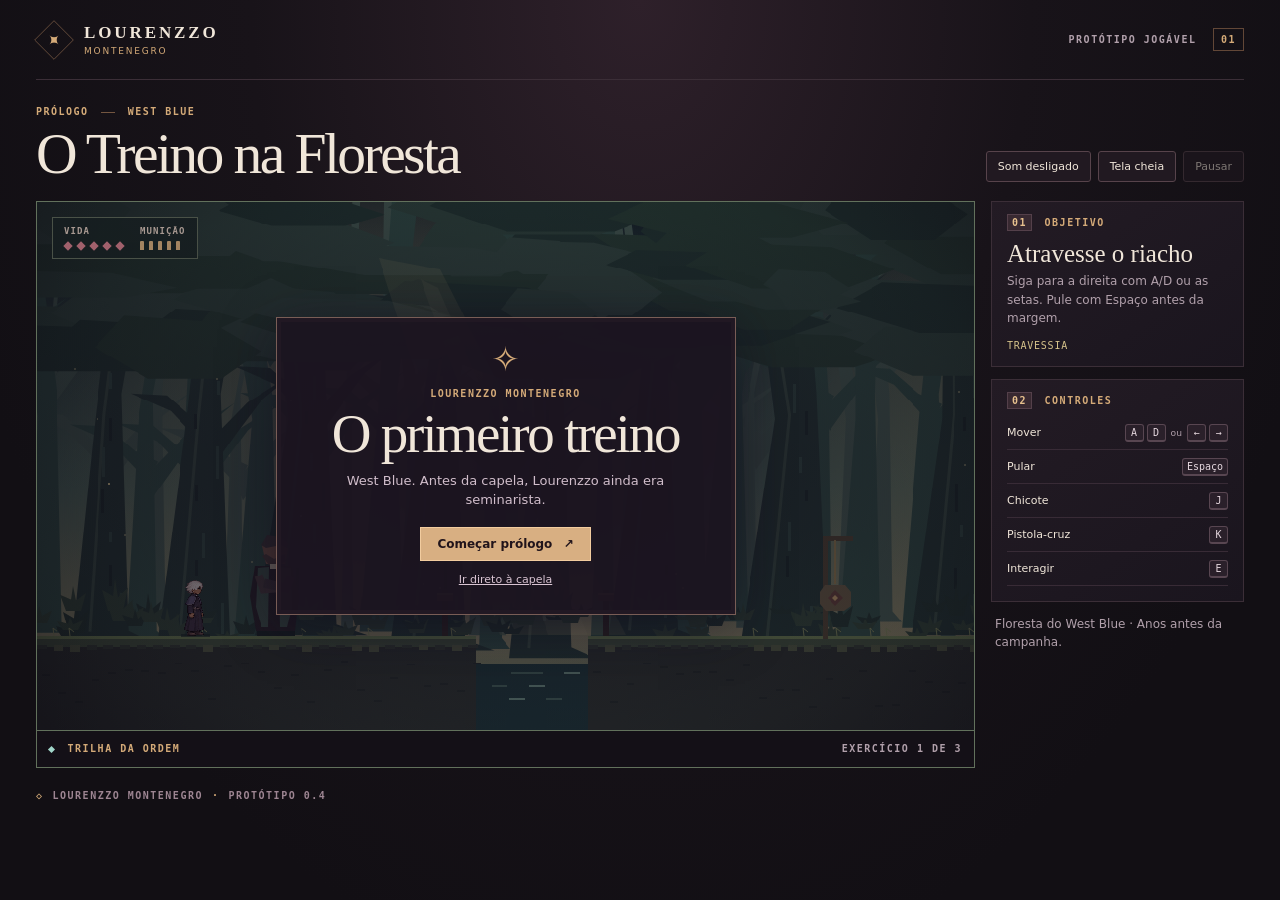
==== jogo.html @ 148a5733 "Transforma a página inicial no livro O Marcado pela Penitência Livro com capa de couro, páginas de p" ====
<!doctype html>
<html lang="pt-BR">
<head>
  <meta charset="utf-8">
  <meta name="viewport" content="width=device-width, initial-scale=1">
  <meta name="theme-color" content="#120f14">
  <meta name="description" content="Conheça o passado de Lourenzzo Montenegro no West Blue e explore a Capela do Sino Mudo.">
  <title>Lourenzzo Montenegro · Prólogo e Capela</title>
  <link rel="stylesheet" href="style.css?v=0.3">
  <script defer src="chicote.js?v=0.4"></script>
  <script defer src="floresta.js?v=0.4"></script>
  <script defer src="game.js?v=0.4"></script>
</head>
<body>
<main class="shell">
  <header class="masthead">
    <div class="brand">
      <span class="sigil" aria-hidden="true">✦</span>
      <div><strong>LOURENZZO</strong><span>MONTENEGRO</span></div>
    </div>
    <span class="edition">PROTÓTIPO JOGÁVEL <b>01</b></span>
  </header>

  <section class="heading">
    <div><p class="eyebrow" id="chapter-tag">PRÓLOGO <span></span> <b id="chapter-place">WEST BLUE</b></p><h1 id="chapter-title">O Treino na Floresta</h1></div>
    <div class="toolbar">
      <button id="sound" type="button" aria-pressed="false" title="Ativar ou silenciar os efeitos sonoros">Som desligado</button>
      <button id="fullscreen" type="button" title="Tela cheia">Tela cheia</button>
      <button id="pause" type="button" title="Pausar a partida" disabled>Pausar</button>
    </div>
  </section>

  <div class="layout">
    <section class="play" id="play" aria-label="Área do jogo">
      <div class="frame">
        <div id="frame-content">
        <canvas id="game" width="960" height="540" aria-label="Metroidvania em pixel art" tabindex="0"></canvas>
        <div class="hud" aria-label="Estado da partida">
          <div class="hud-group"><span>VIDA</span><div id="health" aria-label="5 de 5 de vida"></div></div>
          <div class="hud-group"><span>MUNIÇÃO</span><div id="ammo" aria-label="5 de 5 cartuchos"></div></div>
        </div>
        <div id="prompt" class="prompt" hidden></div>
        <div id="toast" class="toast" role="status" hidden></div>
        <div id="overlay" class="overlay">
          <div class="overlay-card">
            <span class="emblem" aria-hidden="true">✧</span>
            <p id="overlay-kicker" class="eyebrow">LOURENZZO MONTENEGRO</p>
            <h2 id="overlay-title">O primeiro treino</h2>
            <p id="overlay-text">West Blue. Antes da capela, Lourenzzo ainda era seminarista.</p>
            <button id="primary" type="button">Começar prólogo <span>↗</span></button>
            <button id="chapter-skip" class="text-button" type="button">Ir direto à capela</button>
            <button id="reset" class="text-button" type="button" hidden>Recomeçar partida</button>
          </div>
        </div>
        </div>
        <section id="dialogue" class="dialogue" aria-modal="true" role="dialog" aria-labelledby="speaker" aria-describedby="dialogue-line" data-speaker="mentor" hidden>
          <div class="dialogue-portraits" aria-hidden="true">
            <img class="portrait lourenzzo" src="retrato-lourenzzo.png" alt=""><img class="portrait mentor" src="retrato-mentor.png" alt="">
          </div>
          <div class="dialogue-panel">
            <div class="dialogue-meta"><h2 id="speaker">Mestre da Ordem</h2><span id="dialogue-count"></span></div>
            <p id="dialogue-line" aria-live="polite"></p>
            <button id="dialogue-next" type="button" aria-keyshortcuts="E Enter Space">Continuar →</button>
          </div>
        </section>
      </div>
      <div class="frame-footer"><span><i></i> <b id="location">Trilha da Ordem</b></span><span id="checkpoint">Exercício 1 de 3</span></div>
      <div class="touch" id="touch-controls" aria-label="Controles de toque">
        <div><button data-key="ArrowLeft" aria-label="Esquerda">◀</button><button data-key="ArrowRight" aria-label="Direita">▶</button></div>
        <div><button data-key="KeyE">Interagir</button><button data-key="KeyJ">Chicote</button><button data-key="KeyK">Tiro</button><button data-key="ShiftLeft">Dash</button><button data-key="Space">Pular</button></div>
      </div>
    </section>

    <aside class="field">
      <section class="field-panel objective">
        <p class="eyebrow"><span class="index">01</span> OBJETIVO</p>
        <h2 id="objective-title">Atravesse o riacho</h2>
        <p id="objective-text">Siga para a direita e pule com Espaço antes da margem.</p>
        <p class="training-step" id="training-step" hidden></p>
        <div class="map" aria-label="Mapa de regiões">
          <i id="map-marker" aria-hidden="true"></i>
          <span class="map-node active" data-zone="0">Átrio</span><span class="map-node" data-zone="1">Nave</span><span class="map-node" data-zone="2">Cripta</span>
        </div>
      </section>
      <section class="field-panel">
        <p class="eyebrow"><span class="index">02</span> CONTROLES</p>
        <dl class="controls">
          <div><dt>Mover</dt><dd><kbd>A</kbd><kbd>D</kbd><small>ou</small><kbd>←</kbd><kbd>→</kbd></dd></div>
          <div><dt>Pular</dt><dd><kbd>Espaço</kbd></dd></div>
          <div><dt>Chicote</dt><dd><kbd>J</kbd></dd></div>
          <div><dt>Pistola-cruz</dt><dd><kbd>K</kbd></dd></div>
          <div><dt>Interagir</dt><dd><kbd>E</kbd></dd></div>
          <div id="dash-guide" class="locked"><dt>Dash aéreo</dt><dd><kbd>Shift</kbd></dd></div>
        </dl>
      </section>
      <p class="field-note" id="field-note">Floresta do West Blue · Anos antes da campanha.</p>
    </aside>
  </div>
  <footer class="credits"><span>◇</span> LOURENZZO MONTENEGRO <span>·</span> PROTÓTIPO 0.4</footer>
</main>
</body>
</html>
---- style.css ----
:root {
  color-scheme: dark;
  --ink: #120f14; --panel: #1b161e; --line: #3b2e37;
  --text: #f0e6d9; --muted: #b1a0ab; --gold: #d4aa78; --mint: #a2d7cb;
  font-family: system-ui, -apple-system, BlinkMacSystemFont, "Segoe UI", sans-serif;
}
* { box-sizing: border-box; }
[hidden] { display: none !important; }
body { margin: 0; color: var(--text); background: radial-gradient(ellipse at 50% 0,#2e202a 0%,#181319 43%,var(--ink) 78%); min-height: 100vh; }
button { color: inherit; font: inherit; cursor: pointer; touch-action: manipulation; }
button:disabled { cursor: default; opacity: .48; }
button:focus-visible, canvas:focus-visible { outline: 2px solid var(--mint); outline-offset: 3px; }
.shell { width: min(1320px,100% - 72px); margin: auto; }
.masthead, .heading, .toolbar, .brand, .frame-footer, .credits { display: flex; align-items: center; }
.masthead { height: 80px; justify-content: space-between; border-bottom: 1px solid var(--line); }
.brand { gap: 12px; }
.sigil { width: 36px; height: 36px; border: 1px solid #735641; display: grid; place-items: center; color: var(--gold); font-size: 22px; transform: rotate(45deg) scale(.78); }
.brand strong, .brand div > span { display: block; letter-spacing: .2em; }
.brand strong { font: 700 17px Georgia, serif; letter-spacing: .17em; }
.brand div > span { color: var(--gold); font-size: 9px; margin-top: 3px; }
.edition, .eyebrow, .frame-footer, .credits { font: 650 10px ui-monospace, monospace; letter-spacing: .15em; }
.edition { color: var(--muted); }
.edition b { display: inline-block; margin-left: 9px; padding: 5px 7px; border: 1px solid #624737; color: var(--gold); }
.heading { justify-content: space-between; gap: 20px; margin: 26px 0 19px; align-items: end; }
.eyebrow { margin: 0 0 9px; color: var(--gold); }
.eyebrow > span:not(.index) { display: inline-block; vertical-align: middle; width: 14px; border-top: 1px solid #745640; margin: 0 5px; }
h1, h2 { font-family: Georgia, "Times New Roman", serif; font-weight: 400; }
h1 { font-size: clamp(32px,4.5vw,59px); line-height: .98; letter-spacing: -.045em; margin: 0; }
.toolbar { gap: 7px; flex-wrap: wrap; justify-content: flex-end; }
.toolbar button, .touch button { border: 1px solid #57434b; border-radius: 3px; background: #211921; padding: 8px 11px; white-space: nowrap; font-size: 11px; }
.toolbar button:hover:not(:disabled), .touch button:active { background: #3a2932; border-color: var(--gold); }
.layout { display: grid; grid-template-columns: minmax(0,1fr) 253px; gap: 16px; align-items: start; }
.play { min-width: 0; background: #141017; border: 1px solid #6d5051; }
.frame { position: relative; aspect-ratio: 16/9; background: #17121a; }
canvas { display: block; width: 100%; height: 100%; image-rendering: pixelated; }
.hud { pointer-events: none; position: absolute; top: 15px; left: 15px; display: flex; gap: 16px; padding: 8px 11px; background: #130e18de; border: 1px solid #6c4c50; }
.hud-group > span { display: block; color: #ecd9c8; font: 650 9px ui-monospace, monospace; letter-spacing: .12em; margin-bottom: 5px; }
#health, #ammo { display: flex; gap: 5px; height: 9px; align-items: center; }
#health i { width: 8px; height: 8px; background: #e18791; transform: rotate(45deg) scale(.83); }
#ammo i { width: 4px; height: 9px; background: #e6bb81; border-radius: 1px 1px 0 0; }
#health i.empty, #ammo i.empty { background: #66505e; }
.frame-footer { min-height: 37px; padding: 0 12px; border-top: 1px solid #6d5051; color: var(--muted); justify-content: space-between; gap: 8px; text-transform: uppercase; }
.frame-footer b { color: var(--gold); }
.frame-footer i { display: inline-block; width: 5px; height: 5px; margin-right: 6px; background: var(--mint); transform: rotate(45deg); }
.field { display: grid; gap: 12px; }
.field-panel { background: linear-gradient(145deg,#231b24,#1a151e); border: 1px solid var(--line); padding: 15px; }
.index { color: #e7c18e; background: #382931; border: 1px solid #54404a; padding: 2px 4px; margin-right: 5px; }
.field h2 { font-size: 25px; margin: 13px 0 6px; line-height: 1; }
.field p:not(.eyebrow) { font-size: 12px; color: var(--muted); line-height: 1.52; margin: 0; }
.map { --progress: 0%; position: relative; display: flex; justify-content: space-between; margin: 18px 0 2px; padding-top: 14px; color: #978490; font: 10px ui-monospace,monospace; }
.map::before { content: ""; position: absolute; left: 4px; right: 4px; top: 4px; height: 3px; border: 1px solid #6b5058; }
.map i { width: 7px; height: 7px; position: absolute; top: 2px; left: clamp(4px,var(--progress),calc(100% - 9px)); background: var(--mint); transform: rotate(45deg); box-shadow: 0 0 7px #92e0cd99; }
.map-node.active { color: var(--mint); }
.controls { margin: 10px 0 0; }
.controls > div { display: flex; align-items: center; justify-content: space-between; gap: 4px; min-height: 34px; border-bottom: 1px solid #382b36; font-size: 11px; }
.controls > div:last-child { border: 0; }
.controls dd { display: flex; gap: 3px; align-items: center; margin: 0; }
.controls small { padding: 0 2px; color: var(--muted); }
kbd { display: inline-block; min-width: 19px; text-align: center; padding: 2px 4px; border: 1px solid #584651; border-bottom-width: 2px; border-radius: 3px; background: #2a202a; color: #e6d8df; font: 10px ui-monospace, monospace; }
.locked { opacity: .55; }
.field-note { padding: 1px 4px; }
.credits { color: #9d8592; gap: 9px; padding: 22px 0; }
.credits span { color: var(--gold); }
.overlay { position: absolute; inset: 0; display: grid; place-items: center; background: radial-gradient(ellipse at center,#130e19e0,#140c1a50 78%); text-align: center; padding: 10px; }
.overlay-card { padding: 24px 30px; max-width: 460px; background: #1b1420ed; border: 1px solid #795d56; box-shadow: 0 12px 52px #0c081a77, inset 0 0 0 4px #211823; }
.emblem { display: block; color: var(--gold); font-size: 34px; line-height: 1; margin-bottom: 12px; }
.overlay h2 { font-size: clamp(30px,4.5vw,55px); letter-spacing: -.04em; line-height: .95; margin: 0; }
.overlay-card > p:not(.eyebrow) { color: #d1becb; font-size: 13px; line-height: 1.45; margin: 12px 0 17px; }
#primary { background: #d8af82; color: #21141b; border: 1px solid #f2cc9f; padding: 9px 16px; font-size: 12px; font-weight: 750; }
#primary:hover { background: #f0cd9f; }
#primary span { padding-left: 7px; }
.text-button { display: block; margin: 8px auto 0; background: transparent; color: #d9c4d2; border: 0; font-size: 11px; text-decoration: underline; padding: 4px; }
.prompt, .toast { pointer-events: none; position: absolute; left: 50%; transform: translateX(-50%); text-align: center; padding: 7px 11px; width: max-content; max-width: calc(100% - 20px); background: #1b1320f0; border: 1px solid #806557; color: #f5dbb6; font-size: 12px; }
.prompt { bottom: 12px; }
.toast { top: 13px; color: #cfede2; border-color: #548479; }
.touch { display: none; justify-content: space-between; gap: 5px; padding: 7px; }
.touch > div { display: flex; gap: 4px; }
.touch button { padding: 8px 6px; touch-action: none; }
.play:fullscreen { display: grid; align-content: center; border: 0; background: #100c15; }
.play:fullscreen .frame, .play:fullscreen .frame-footer, .play:fullscreen .touch { width: min(100vw,calc((100dvh - 86px) * 16 / 9)); margin: 0 auto; }
@media(max-width: 920px) {
  .shell { width: min(100% - 30px,900px); }
  .layout { grid-template-columns: 1fr; }
  .field { grid-template-columns: 1fr 1fr; }
  .heading { align-items: start; }
}
@media(max-width: 580px) {
  .shell { width: calc(100% - 20px); }
  .masthead { height: 51px; }
  .heading { display: block; margin-top: 15px; }
  .toolbar { justify-content: flex-start; margin-top: 11px; }
  .field { grid-template-columns: 1fr; }
  .overlay-card { padding: 10px 15px; }
  .overlay .emblem { display: none; }
  .overlay-card > p:not(.eyebrow) { font-size: 11px; margin: 8px 0; }
  .hud { top: 5px; left: 5px; padding: 5px; gap: 8px; }
  .toast { top: auto; bottom: 42px; }
}
@media(pointer: coarse) { .touch { display: flex; } }
#frame-content { display: contents; }
#chapter-place { font-weight: inherit; }
.forest { border-color: #62715c; }
.forest .frame-footer { border-color: #62715c; }
.forest .hud { background: #172623eb; border-color: #62715c; }
.forest [data-key="ShiftLeft"] { display: none; }
.field p.training-step { margin-top: 13px; color: #d6c38b; font: 10px ui-monospace,monospace; text-transform: uppercase; letter-spacing: .075em; }
.dialogue { position: absolute; z-index: 2; inset: 0; display: flex; align-items: flex-end; padding: clamp(8px,2vw,22px); background: linear-gradient(#19252520 8%,#151a19c9 94%); }
.dialogue-portraits { position: absolute; inset: 9% 4% 19%; display: flex; align-items: flex-end; justify-content: space-between; pointer-events: none; }
.portrait { display: block; width: 44%; height: 100%; object-fit: contain; object-position: center bottom; image-rendering: pixelated; opacity: .45; filter: brightness(.61); }
.portrait.lourenzzo { height: 84%; }
.dialogue[data-speaker="mentor"] .mentor, .dialogue[data-speaker="lourenzzo"] .lourenzzo { opacity: 1; filter: drop-shadow(0 4px 14px #0a1012aa); }
.dialogue-panel { position: relative; z-index: 1; width: 100%; display: grid; min-height: 152px; padding: clamp(10px,1.55vw,20px); gap: 8px; border: 1px solid #a48e65; background: linear-gradient(125deg,#1b2523,#222525); box-shadow: inset 0 0 0 4px #343b306b,0 10px 30px #101612aa; }
.dialogue-meta { display: flex; align-items: center; justify-content: space-between; gap: 8px; }
.dialogue-meta h2 { margin: 0; color: #edd0a1; font: 700 11px ui-monospace,monospace; text-transform: uppercase; letter-spacing: .13em; }
.dialogue-meta span { color: #c8c5a7; font: 10px ui-monospace,monospace; }
#dialogue-line { margin: 0; min-height: 2.6em; color: #f3ecdc; font: clamp(17px,2.05vw,25px)/1.33 Georgia,"Times New Roman",serif; }
#dialogue-next { justify-self: end; align-self: end; border: 1px solid #a48e65; background: #34382e; color: #f5e3bc; padding: 6px 10px; font: 650 11px system-ui,sans-serif; }
#dialogue-next:hover { background: #484638; }
@media(max-width:580px) {
  .dialogue { padding: 5px; }
  .dialogue-portraits { inset: 2% 5% 42%; }
  .dialogue-panel { min-height: 0; padding: 8px; gap: 4px; }
  #dialogue-line { font-size: 15px; line-height: 1.24; min-height: 3.35em; }
  #dialogue-next { padding: 4px 7px; }
}
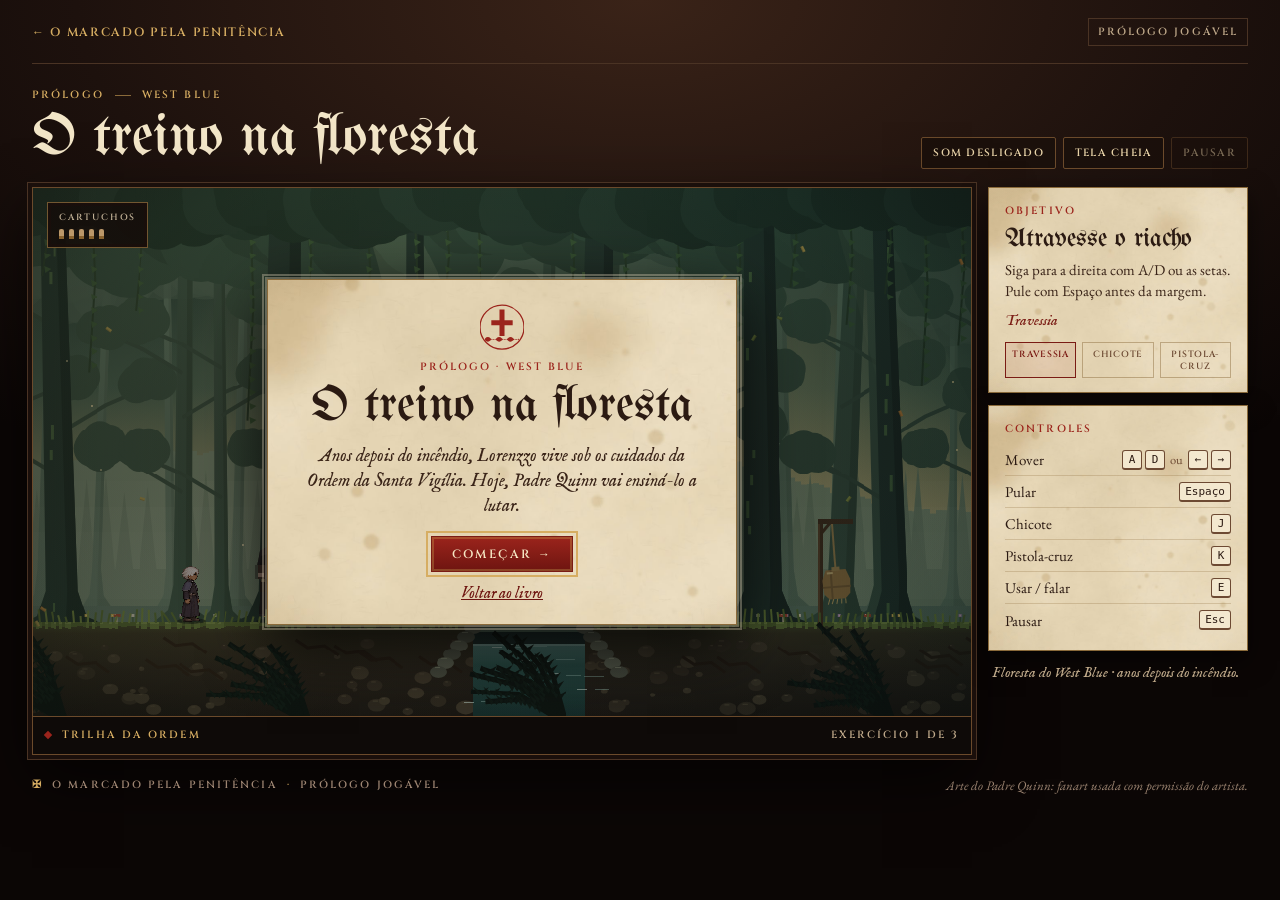
==== commit ee7bbea6: "Refaz o prólogo jogável e usa a arte do Padre Quinn O jogo passa a ter só o treino na floresta, com " ====
--- a/jogo.html
+++ b/jogo.html
@@ -3,30 +3,30 @@
 <head>
   <meta charset="utf-8">
   <meta name="viewport" content="width=device-width, initial-scale=1">
-  <meta name="theme-color" content="#120f14">
-  <meta name="description" content="Conheça o passado de Lourenzzo Montenegro no West Blue e explore a Capela do Sino Mudo.">
-  <title>Lourenzzo Montenegro · Prólogo e Capela</title>
-  <link rel="stylesheet" href="style.css?v=0.3">
-  <script defer src="chicote.js?v=0.4"></script>
-  <script defer src="floresta.js?v=0.4"></script>
-  <script defer src="game.js?v=0.4"></script>
+  <meta name="theme-color" content="#120b0a">
+  <meta name="description" content="Prólogo jogável de O Marcado pela Penitência: o treino de Lorenzzo com Padre Quinn na floresta do West Blue.">
+  <title>O treino na floresta · O Marcado pela Penitência</title>
+  <link rel="stylesheet" href="jogo.css?v=1">
+  <script defer src="chicote.js?v=1"></script>
+  <script defer src="floresta.js?v=1"></script>
+  <script defer src="game.js?v=1"></script>
 </head>
 <body>
 <main class="shell">
   <header class="masthead">
-    <div class="brand">
-      <span class="sigil" aria-hidden="true">✦</span>
-      <div><strong>LOURENZZO</strong><span>MONTENEGRO</span></div>
-    </div>
-    <span class="edition">PROTÓTIPO JOGÁVEL <b>01</b></span>
+    <a class="voltar" href="index.html">← O Marcado pela Penitência</a>
+    <span class="edition">Prólogo jogável</span>
   </header>
 
   <section class="heading">
-    <div><p class="eyebrow" id="chapter-tag">PRÓLOGO <span></span> <b id="chapter-place">WEST BLUE</b></p><h1 id="chapter-title">O Treino na Floresta</h1></div>
+    <div>
+      <p class="eyebrow">Prólogo <span></span> West Blue</p>
+      <h1>O treino na floresta</h1>
+    </div>
     <div class="toolbar">
-      <button id="sound" type="button" aria-pressed="false" title="Ativar ou silenciar os efeitos sonoros">Som desligado</button>
+      <button id="sound" type="button" aria-pressed="false" title="Ativar ou silenciar os sons">Som desligado</button>
       <button id="fullscreen" type="button" title="Tela cheia">Tela cheia</button>
-      <button id="pause" type="button" title="Pausar a partida" disabled>Pausar</button>
+      <button id="pause" type="button" title="Pausar" disabled>Pausar</button>
     </div>
   </section>
 
@@ -34,31 +34,30 @@
     <section class="play" id="play" aria-label="Área do jogo">
       <div class="frame">
         <div id="frame-content">
-        <canvas id="game" width="960" height="540" aria-label="Metroidvania em pixel art" tabindex="0"></canvas>
-        <div class="hud" aria-label="Estado da partida">
-          <div class="hud-group"><span>VIDA</span><div id="health" aria-label="5 de 5 de vida"></div></div>
-          <div class="hud-group"><span>MUNIÇÃO</span><div id="ammo" aria-label="5 de 5 cartuchos"></div></div>
-        </div>
-        <div id="prompt" class="prompt" hidden></div>
-        <div id="toast" class="toast" role="status" hidden></div>
-        <div id="overlay" class="overlay">
-          <div class="overlay-card">
-            <span class="emblem" aria-hidden="true">✧</span>
-            <p id="overlay-kicker" class="eyebrow">LOURENZZO MONTENEGRO</p>
-            <h2 id="overlay-title">O primeiro treino</h2>
-            <p id="overlay-text">West Blue. Antes da capela, Lourenzzo ainda era seminarista.</p>
-            <button id="primary" type="button">Começar prólogo <span>↗</span></button>
-            <button id="chapter-skip" class="text-button" type="button">Ir direto à capela</button>
-            <button id="reset" class="text-button" type="button" hidden>Recomeçar partida</button>
+          <canvas id="game" width="960" height="540" aria-label="Prólogo jogável em pixel art" tabindex="0"></canvas>
+          <div class="hud" aria-label="Munição">
+            <span>Cartuchos</span><div id="ammo" aria-label="5 de 5 cartuchos"></div>
           </div>
-        </div>
+          <div id="prompt" class="prompt" hidden></div>
+          <div id="toast" class="toast" role="status" hidden></div>
+          <div id="overlay" class="overlay">
+            <div class="overlay-card">
+              <svg class="emblem" viewBox="-70 -80 140 160" aria-hidden="true"><g fill="currentColor"><path d="M-8 -56 H8 V-22 H34 V-6 H8 V28 H-8 V-6 H-34 V-22 H-8 Z"/><path d="M-54 36 q9-9 18 0 t18 0 t18 0 t18 0 t18 0 t18 0 v6 q-9-9-18 0 t-18 0 t-18 0 t-18 0 t-18 0 t-18 0 Z"/></g><circle r="70" fill="none" stroke="currentColor" stroke-width="4"/></svg>
+              <p id="overlay-kicker" class="eyebrow">Prólogo · West Blue</p>
+              <h2 id="overlay-title">O treino na floresta</h2>
+              <p id="overlay-text"></p>
+              <button id="primary" type="button">Começar <span>→</span></button>
+              <button id="reset" class="text-button" type="button" hidden>Recomeçar o treino</button>
+              <a id="back-link" class="text-button" href="index.html">Voltar ao livro</a>
+            </div>
+          </div>
         </div>
         <section id="dialogue" class="dialogue" aria-modal="true" role="dialog" aria-labelledby="speaker" aria-describedby="dialogue-line" data-speaker="mentor" hidden>
           <div class="dialogue-portraits" aria-hidden="true">
-            <img class="portrait lourenzzo" src="retrato-lourenzzo.png" alt=""><img class="portrait mentor" src="retrato-mentor.png" alt="">
+            <img class="portrait lorenzzo" src="retrato-lourenzzo.png" alt=""><img class="portrait mentor" src="arte/padre-quinn.png" alt="">
           </div>
           <div class="dialogue-panel">
-            <div class="dialogue-meta"><h2 id="speaker">Mestre da Ordem</h2><span id="dialogue-count"></span></div>
+            <div class="dialogue-meta"><h2 id="speaker">Padre Quinn</h2><span id="dialogue-count"></span></div>
             <p id="dialogue-line" aria-live="polite"></p>
             <button id="dialogue-next" type="button" aria-keyshortcuts="E Enter Space">Continuar →</button>
           </div>
@@ -67,36 +66,38 @@
       <div class="frame-footer"><span><i></i> <b id="location">Trilha da Ordem</b></span><span id="checkpoint">Exercício 1 de 3</span></div>
       <div class="touch" id="touch-controls" aria-label="Controles de toque">
         <div><button data-key="ArrowLeft" aria-label="Esquerda">◀</button><button data-key="ArrowRight" aria-label="Direita">▶</button></div>
-        <div><button data-key="KeyE">Interagir</button><button data-key="KeyJ">Chicote</button><button data-key="KeyK">Tiro</button><button data-key="ShiftLeft">Dash</button><button data-key="Space">Pular</button></div>
+        <div><button data-key="KeyE">Usar</button><button data-key="KeyJ">Chicote</button><button data-key="KeyK">Tiro</button><button data-key="Space">Pular</button></div>
       </div>
     </section>
 
     <aside class="field">
       <section class="field-panel objective">
-        <p class="eyebrow"><span class="index">01</span> OBJETIVO</p>
+        <p class="eyebrow">Objetivo</p>
         <h2 id="objective-title">Atravesse o riacho</h2>
         <p id="objective-text">Siga para a direita e pule com Espaço antes da margem.</p>
-        <p class="training-step" id="training-step" hidden></p>
-        <div class="map" aria-label="Mapa de regiões">
-          <i id="map-marker" aria-hidden="true"></i>
-          <span class="map-node active" data-zone="0">Átrio</span><span class="map-node" data-zone="1">Nave</span><span class="map-node" data-zone="2">Cripta</span>
-        </div>
+        <p class="training-step" id="training-step"></p>
+        <ol class="steps" aria-label="Exercícios">
+          <li>Travessia</li><li>Chicote</li><li>Pistola-cruz</li>
+        </ol>
       </section>
       <section class="field-panel">
-        <p class="eyebrow"><span class="index">02</span> CONTROLES</p>
+        <p class="eyebrow">Controles</p>
         <dl class="controls">
           <div><dt>Mover</dt><dd><kbd>A</kbd><kbd>D</kbd><small>ou</small><kbd>←</kbd><kbd>→</kbd></dd></div>
           <div><dt>Pular</dt><dd><kbd>Espaço</kbd></dd></div>
           <div><dt>Chicote</dt><dd><kbd>J</kbd></dd></div>
           <div><dt>Pistola-cruz</dt><dd><kbd>K</kbd></dd></div>
-          <div><dt>Interagir</dt><dd><kbd>E</kbd></dd></div>
-          <div id="dash-guide" class="locked"><dt>Dash aéreo</dt><dd><kbd>Shift</kbd></dd></div>
+          <div><dt>Usar / falar</dt><dd><kbd>E</kbd></dd></div>
+          <div><dt>Pausar</dt><dd><kbd>Esc</kbd></dd></div>
         </dl>
       </section>
-      <p class="field-note" id="field-note">Floresta do West Blue · Anos antes da campanha.</p>
+      <p class="field-note">Floresta do West Blue · anos depois do incêndio.</p>
     </aside>
   </div>
-  <footer class="credits"><span>◇</span> LOURENZZO MONTENEGRO <span>·</span> PROTÓTIPO 0.4</footer>
+  <footer class="credits">
+    <span>✠</span> O Marcado pela Penitência <span>·</span> Prólogo jogável
+    <span class="credito-arte">Arte do Padre Quinn: fanart usada com permissão do artista.</span>
+  </footer>
 </main>
 </body>
 </html>
--- a/jogo.css
+++ b/jogo.css
@@ -0,0 +1,153 @@
+@font-face { font-family: "EB Garamond"; font-style: normal; font-weight: 400; font-display: swap; src: url("livro/fontes/eb-garamond-latin-400-normal.woff2") format("woff2"); }
+@font-face { font-family: "EB Garamond"; font-style: italic; font-weight: 400; font-display: swap; src: url("livro/fontes/eb-garamond-latin-400-italic.woff2") format("woff2"); }
+@font-face { font-family: "Cinzel"; font-style: normal; font-weight: 600; font-display: swap; src: url("livro/fontes/cinzel-latin-600-normal.woff2") format("woff2"); }
+@font-face { font-family: "UnifrakturMaguntia"; font-style: normal; font-weight: 400; font-display: swap; src: url("livro/fontes/unifrakturmaguntia-latin-400-normal.woff2") format("woff2"); }
+@font-face { font-family: "IM Fell English"; font-style: italic; font-weight: 400; font-display: swap; src: url("livro/fontes/im-fell-english-latin-400-italic.woff2") format("woff2"); }
+
+:root {
+  color-scheme: dark;
+  --ink: #120b0a; --line: #4a3324; --text: #efe2c8; --muted: #bfa98a; --gold: #d6ad62; --red: #9b241c;
+  --parch: #e9dcbf;
+  font-family: "EB Garamond", Georgia, serif;
+}
+* { box-sizing: border-box; }
+[hidden] { display: none !important; }
+body {
+  margin: 0; color: var(--text); min-height: 100vh;
+  background: radial-gradient(ellipse 80% 60% at 50% 0, #3a2318 0%, #1d110d 55%, #0b0605 100%) fixed, #0b0605;
+}
+button, a { color: inherit; font: inherit; }
+button { cursor: pointer; touch-action: manipulation; }
+button:disabled { cursor: default; opacity: .45; }
+button:focus-visible, canvas:focus-visible, a:focus-visible { outline: 2px solid var(--gold); outline-offset: 3px; }
+.shell { width: min(1320px, 100% - 64px); margin: auto; }
+.masthead { height: 64px; display: flex; align-items: center; justify-content: space-between; border-bottom: 1px solid var(--line); }
+.voltar { font: 600 12px "Cinzel", serif; letter-spacing: .14em; text-transform: uppercase; color: var(--gold); text-decoration: none; }
+.voltar:hover { color: #fff1cf; }
+.edition, .eyebrow, .frame-footer, .credits, .hud span { font: 600 10.5px "Cinzel", serif; letter-spacing: .2em; text-transform: uppercase; }
+.edition { color: var(--muted); border: 1px solid var(--line); padding: 6px 9px; }
+.heading { display: flex; justify-content: space-between; align-items: end; gap: 20px; margin: 24px 0 18px; }
+.eyebrow { margin: 0 0 8px; color: var(--gold); }
+.eyebrow > span { display: inline-block; vertical-align: middle; width: 16px; border-top: 1px solid #8a6a3a; margin: 0 6px; }
+h1 { margin: 0; font: 400 clamp(34px, 4.6vw, 62px)/1 "UnifrakturMaguntia", serif; color: #f3e6c8; }
+.toolbar { display: flex; gap: 7px; flex-wrap: wrap; justify-content: flex-end; }
+.toolbar button, .touch button {
+  border: 1px solid #6b4a2b; border-radius: 2px; background: #1a0f0bcc; padding: 8px 11px; white-space: nowrap;
+  font: 600 10.5px "Cinzel", serif; letter-spacing: .12em; text-transform: uppercase; color: #e8d3a8;
+}
+.toolbar button:hover:not(:disabled), .touch button:active { border-color: var(--gold); color: #fff1cf; }
+.layout { display: grid; grid-template-columns: minmax(0, 1fr) 260px; gap: 16px; align-items: start; }
+.play { min-width: 0; background: #0e0a08; border: 1px solid #6b4a2b; box-shadow: 0 0 0 4px #1a0f0b, 0 0 0 5px #4a3324, 0 24px 60px #000a; }
+.frame { position: relative; aspect-ratio: 16/9; background: #0e0a08; }
+canvas { display: block; width: 100%; height: 100%; image-rendering: pixelated; }
+.hud {
+  pointer-events: none; position: absolute; top: 14px; left: 14px; padding: 8px 11px;
+  background: #140c09d9; border: 1px solid #8a6a3a; box-shadow: inset 0 0 0 3px #1a0f0b;
+}
+.hud span { display: block; color: #ecd9b8; font-size: 9px; margin-bottom: 6px; }
+#ammo { display: flex; gap: 5px; height: 10px; align-items: center; }
+#ammo i { width: 5px; height: 10px; background: #e6bb81; border-radius: 2px 2px 0 0; box-shadow: inset 0 -3px 0 #a87a3a; }
+#ammo i.empty { background: #4a3a30; box-shadow: none; }
+.frame-footer { min-height: 38px; padding: 0 12px; display: flex; align-items: center; justify-content: space-between; gap: 8px; border-top: 1px solid #6b4a2b; color: var(--muted); }
+.frame-footer b { color: var(--gold); font-weight: inherit; }
+.frame-footer i { display: inline-block; width: 6px; height: 6px; margin-right: 6px; background: var(--red); transform: rotate(45deg); }
+.field { display: grid; gap: 12px; }
+.field-panel {
+  color: #2b1a12; padding: 16px 16px 14px;
+  background: radial-gradient(ellipse 120% 90% at 50% 50%, #0000 60%, #6d4a2233 100%), url("livro/pergaminho.jpg") center / cover, var(--parch);
+  border: 1px solid #8a6a3a; box-shadow: 0 10px 24px #0008;
+}
+.field-panel .eyebrow { color: var(--red); }
+.field h2 { margin: 4px 0 6px; font: 400 26px/1.05 "UnifrakturMaguntia", serif; }
+.field p:not(.eyebrow) { margin: 0; font-size: 15px; line-height: 1.4; color: #3a2418; }
+.field p.training-step { margin-top: 10px; font: italic 15px "IM Fell English", serif; color: #7a1b14; }
+.steps { list-style: none; margin: 12px 0 0; padding: 0; display: flex; gap: 6px; }
+.steps li { flex: 1; text-align: center; padding: 5px 2px; border: 1px solid #8a6a3a77; font: 600 9px "Cinzel", serif; letter-spacing: .08em; text-transform: uppercase; color: #6d4a33; }
+.steps li.now { border-color: #7a1b14; color: #7a1b14; background: #9b241c14; }
+.steps li.done { color: #f6e7c4; background: #6e1510; border-color: #6e1510; }
+.controls { margin: 8px 0 0; }
+.controls > div { display: flex; align-items: center; justify-content: space-between; gap: 4px; min-height: 32px; border-bottom: 1px solid #8a6a3a44; font-size: 15px; }
+.controls > div:last-child { border: 0; }
+.controls dd { display: flex; gap: 3px; align-items: center; margin: 0; }
+.controls small { padding: 0 2px; color: #6d4a33; }
+kbd { display: inline-block; min-width: 20px; text-align: center; padding: 2px 5px; border: 1px solid #6d4a33; border-bottom-width: 2px; border-radius: 3px; background: #f3e8cf; color: #2b1a12; font: 11px ui-monospace, monospace; }
+.field p.field-note { margin: 0; padding: 0 4px; font: italic 15px "IM Fell English", serif; color: var(--muted) !important; }
+.credits { display: flex; flex-wrap: wrap; align-items: center; gap: 9px; padding: 22px 0; color: #9d8572; }
+.credits > span { color: var(--gold); }
+.credito-arte { margin-left: auto; font: italic 13px "EB Garamond", serif !important; letter-spacing: 0; text-transform: none; color: #9d8572 !important; }
+
+.overlay { position: absolute; inset: 0; display: grid; place-items: center; padding: 10px; background: radial-gradient(ellipse at center, #120b0ab3, #120b0a33 80%); text-align: center; }
+.overlay-card {
+  max-width: 470px; padding: 22px 30px 18px; color: #2b1a12;
+  background: radial-gradient(ellipse 120% 90% at 50% 50%, #0000 60%, #6d4a2244 100%), url("livro/pergaminho.jpg") center / cover, var(--parch);
+  border: 1px solid #8a6a3a; outline: 5px double #e9dcbf55; box-shadow: 0 20px 60px #000c;
+}
+.overlay .emblem { width: 44px; color: var(--red); display: block; margin: 0 auto 8px; }
+.overlay .eyebrow { color: var(--red); }
+.overlay h2 { margin: 2px 0 0; font: 400 clamp(30px, 4.4vw, 50px)/1 "UnifrakturMaguntia", serif; }
+#overlay-text { margin: 12px 0 16px; font: italic 18px/1.4 "IM Fell English", serif; color: #3a2418; }
+#primary {
+  border: 1px solid #7a1b14; color: #f6e7c4; padding: 9px 20px;
+  background: linear-gradient(#9b241c, #6e1510); font: 600 12px "Cinzel", serif; letter-spacing: .2em; text-transform: uppercase;
+  box-shadow: inset 0 0 0 2px #c9a14f55;
+}
+#primary:hover { background: linear-gradient(#b02a20, #7e1812); }
+.text-button { display: block; margin: 10px auto 0; background: none; border: 0; font: italic 16px "IM Fell English", serif; color: #6e1510; text-decoration: underline; padding: 2px; }
+.prompt, .toast {
+  pointer-events: none; position: absolute; left: 50%; transform: translateX(-50%); text-align: center; padding: 7px 12px;
+  width: max-content; max-width: calc(100% - 20px); background: #140c09ee; border: 1px solid #8a6a3a; color: #f5dbb6; font-size: 15px;
+}
+.prompt { bottom: 12px; }
+.toast { top: 14px; color: #f6e7c4; }
+
+.dialogue { position: absolute; z-index: 2; inset: 0; display: flex; align-items: flex-end; padding: clamp(8px, 2vw, 22px); background: linear-gradient(#0b0f0e10 10%, #0b0f0ed0 92%); }
+.dialogue-portraits { position: absolute; inset: 4% 3% 22%; display: flex; align-items: flex-end; justify-content: space-between; pointer-events: none; }
+.portrait { display: block; height: 100%; object-fit: contain; object-position: center bottom; opacity: .4; filter: brightness(.5) saturate(.6); transition: opacity .25s, filter .25s, transform .25s; }
+.portrait.lorenzzo { width: 34%; height: 86%; image-rendering: pixelated; transform: translateX(-4%); }
+.portrait.mentor { width: 52%; height: 112%; transform: translate(6%, 6%); }
+.dialogue[data-speaker="mentor"] .mentor, .dialogue[data-speaker="lorenzzo"] .lorenzzo { opacity: 1; filter: drop-shadow(0 6px 18px #000a); }
+.dialogue[data-speaker="mentor"] .mentor { transform: translate(4%, 6%); }
+.dialogue-panel {
+  position: relative; z-index: 1; width: 100%; display: grid; min-height: 150px; gap: 8px; padding: clamp(10px, 1.6vw, 20px) clamp(12px, 2vw, 24px);
+  color: #2b1a12; background: radial-gradient(ellipse 120% 90% at 50% 50%, #0000 60%, #6d4a2244 100%), url("livro/pergaminho.jpg") center / cover, var(--parch);
+  border: 1px solid #8a6a3a; box-shadow: inset 0 0 0 4px #e9dcbf, inset 0 0 0 5px #8a6a3a77, 0 10px 30px #000b;
+}
+.dialogue-meta { display: flex; align-items: center; justify-content: space-between; gap: 8px; }
+.dialogue-meta h2 { margin: 0; font: 400 clamp(20px, 2.3vw, 28px) "UnifrakturMaguntia", serif; color: #7a1b14; }
+.dialogue-meta span { font: 600 10px "Cinzel", serif; letter-spacing: .14em; color: #6d4a33; }
+#dialogue-line { margin: 0; min-height: 2.7em; font: clamp(17px, 2.05vw, 25px)/1.32 "EB Garamond", Georgia, serif; color: #2b1a12; }
+#dialogue-next {
+  justify-self: end; align-self: end; border: 1px solid #7a1b14; color: #f6e7c4; padding: 6px 12px;
+  background: linear-gradient(#9b241c, #6e1510); font: 600 10.5px "Cinzel", serif; letter-spacing: .14em; text-transform: uppercase;
+}
+.touch { display: none; justify-content: space-between; gap: 5px; padding: 7px; }
+.touch > div { display: flex; gap: 4px; }
+.touch button { padding: 9px 7px; touch-action: none; }
+.play:fullscreen { display: grid; align-content: center; border: 0; background: #0b0605; box-shadow: none; }
+.play:fullscreen .frame, .play:fullscreen .frame-footer, .play:fullscreen .touch { width: min(100vw, calc((100dvh - 86px) * 16 / 9)); margin: 0 auto; }
+
+@media (max-width: 920px) {
+  .shell { width: min(100% - 28px, 900px); }
+  .layout { grid-template-columns: 1fr; }
+  .field { grid-template-columns: 1fr 1fr; }
+}
+@media (max-width: 580px) {
+  .shell { width: calc(100% - 18px); }
+  .masthead { height: 52px; }
+  .edition { display: none; }
+  .heading { display: block; margin-top: 14px; }
+  .toolbar { justify-content: flex-start; margin-top: 10px; }
+  .field { grid-template-columns: 1fr; }
+  .overlay-card { padding: 10px 14px; }
+  .overlay .emblem { display: none; }
+  #overlay-text { font-size: 14px; margin: 6px 0 10px; }
+  .hud { top: 5px; left: 5px; padding: 5px 7px; }
+  .toast { top: auto; bottom: 42px; font-size: 13px; }
+  .dialogue { padding: 5px; }
+  .dialogue-portraits { inset: 0 2% 46%; }
+  .dialogue-panel { min-height: 0; padding: 8px 10px; gap: 4px; }
+  #dialogue-line { font-size: 15px; line-height: 1.25; min-height: 3.4em; }
+  .credito-arte { margin-left: 0; }
+}
+@media (pointer: coarse) { .touch { display: flex; } }
+#frame-content { display: contents; }
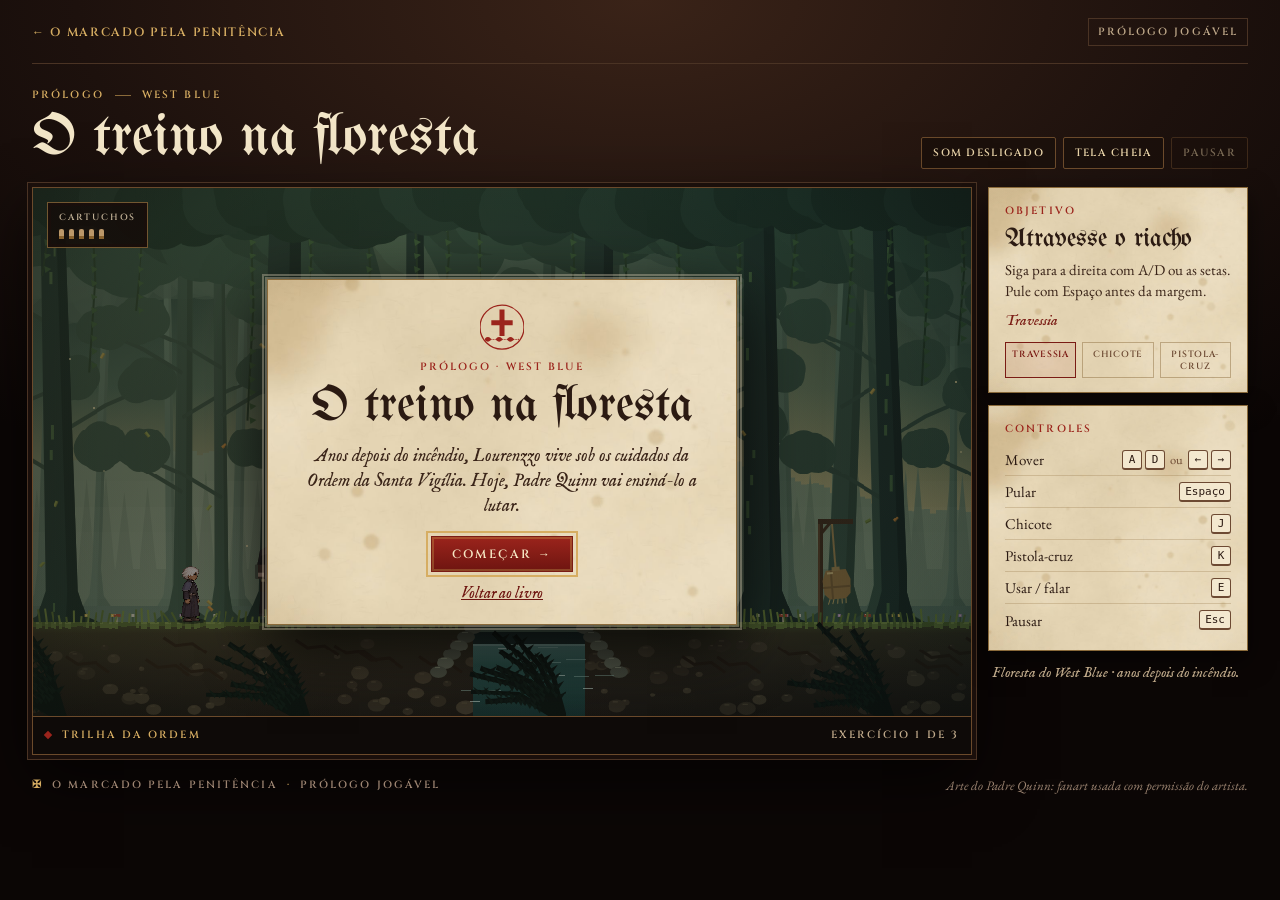
==== commit e2269859: "Corrige o nome para Lourenzzo em todo o site Co-Authored-By: Claude Opus 5.5 <noreply@anthropic.com>" ====
--- a/jogo.html
+++ b/jogo.html
@@ -4,7 +4,7 @@
   <meta charset="utf-8">
   <meta name="viewport" content="width=device-width, initial-scale=1">
   <meta name="theme-color" content="#120b0a">
-  <meta name="description" content="Prólogo jogável de O Marcado pela Penitência: o treino de Lorenzzo com Padre Quinn na floresta do West Blue.">
+  <meta name="description" content="Prólogo jogável de O Marcado pela Penitência: o treino de Lourenzzo com Padre Quinn na floresta do West Blue.">
   <title>O treino na floresta · O Marcado pela Penitência</title>
   <link rel="stylesheet" href="jogo.css?v=1">
   <script defer src="chicote.js?v=1"></script>
@@ -54,7 +54,7 @@
         </div>
         <section id="dialogue" class="dialogue" aria-modal="true" role="dialog" aria-labelledby="speaker" aria-describedby="dialogue-line" data-speaker="mentor" hidden>
           <div class="dialogue-portraits" aria-hidden="true">
-            <img class="portrait lorenzzo" src="retrato-lourenzzo.png" alt=""><img class="portrait mentor" src="arte/padre-quinn.png" alt="">
+            <img class="portrait lourenzzo" src="retrato-lourenzzo.png" alt=""><img class="portrait mentor" src="arte/padre-quinn.png" alt="">
           </div>
           <div class="dialogue-panel">
             <div class="dialogue-meta"><h2 id="speaker">Padre Quinn</h2><span id="dialogue-count"></span></div>
--- a/jogo.css
+++ b/jogo.css
@@ -103,9 +103,9 @@
 .dialogue { position: absolute; z-index: 2; inset: 0; display: flex; align-items: flex-end; padding: clamp(8px, 2vw, 22px); background: linear-gradient(#0b0f0e10 10%, #0b0f0ed0 92%); }
 .dialogue-portraits { position: absolute; inset: 4% 3% 22%; display: flex; align-items: flex-end; justify-content: space-between; pointer-events: none; }
 .portrait { display: block; height: 100%; object-fit: contain; object-position: center bottom; opacity: .4; filter: brightness(.5) saturate(.6); transition: opacity .25s, filter .25s, transform .25s; }
-.portrait.lorenzzo { width: 34%; height: 86%; image-rendering: pixelated; transform: translateX(-4%); }
+.portrait.lourenzzo { width: 34%; height: 86%; image-rendering: pixelated; transform: translateX(-4%); }
 .portrait.mentor { width: 52%; height: 112%; transform: translate(6%, 6%); }
-.dialogue[data-speaker="mentor"] .mentor, .dialogue[data-speaker="lorenzzo"] .lorenzzo { opacity: 1; filter: drop-shadow(0 6px 18px #000a); }
+.dialogue[data-speaker="mentor"] .mentor, .dialogue[data-speaker="lourenzzo"] .lourenzzo { opacity: 1; filter: drop-shadow(0 6px 18px #000a); }
 .dialogue[data-speaker="mentor"] .mentor { transform: translate(4%, 6%); }
 .dialogue-panel {
   position: relative; z-index: 1; width: 100%; display: grid; min-height: 150px; gap: 8px; padding: clamp(10px, 1.6vw, 20px) clamp(12px, 2vw, 24px);
